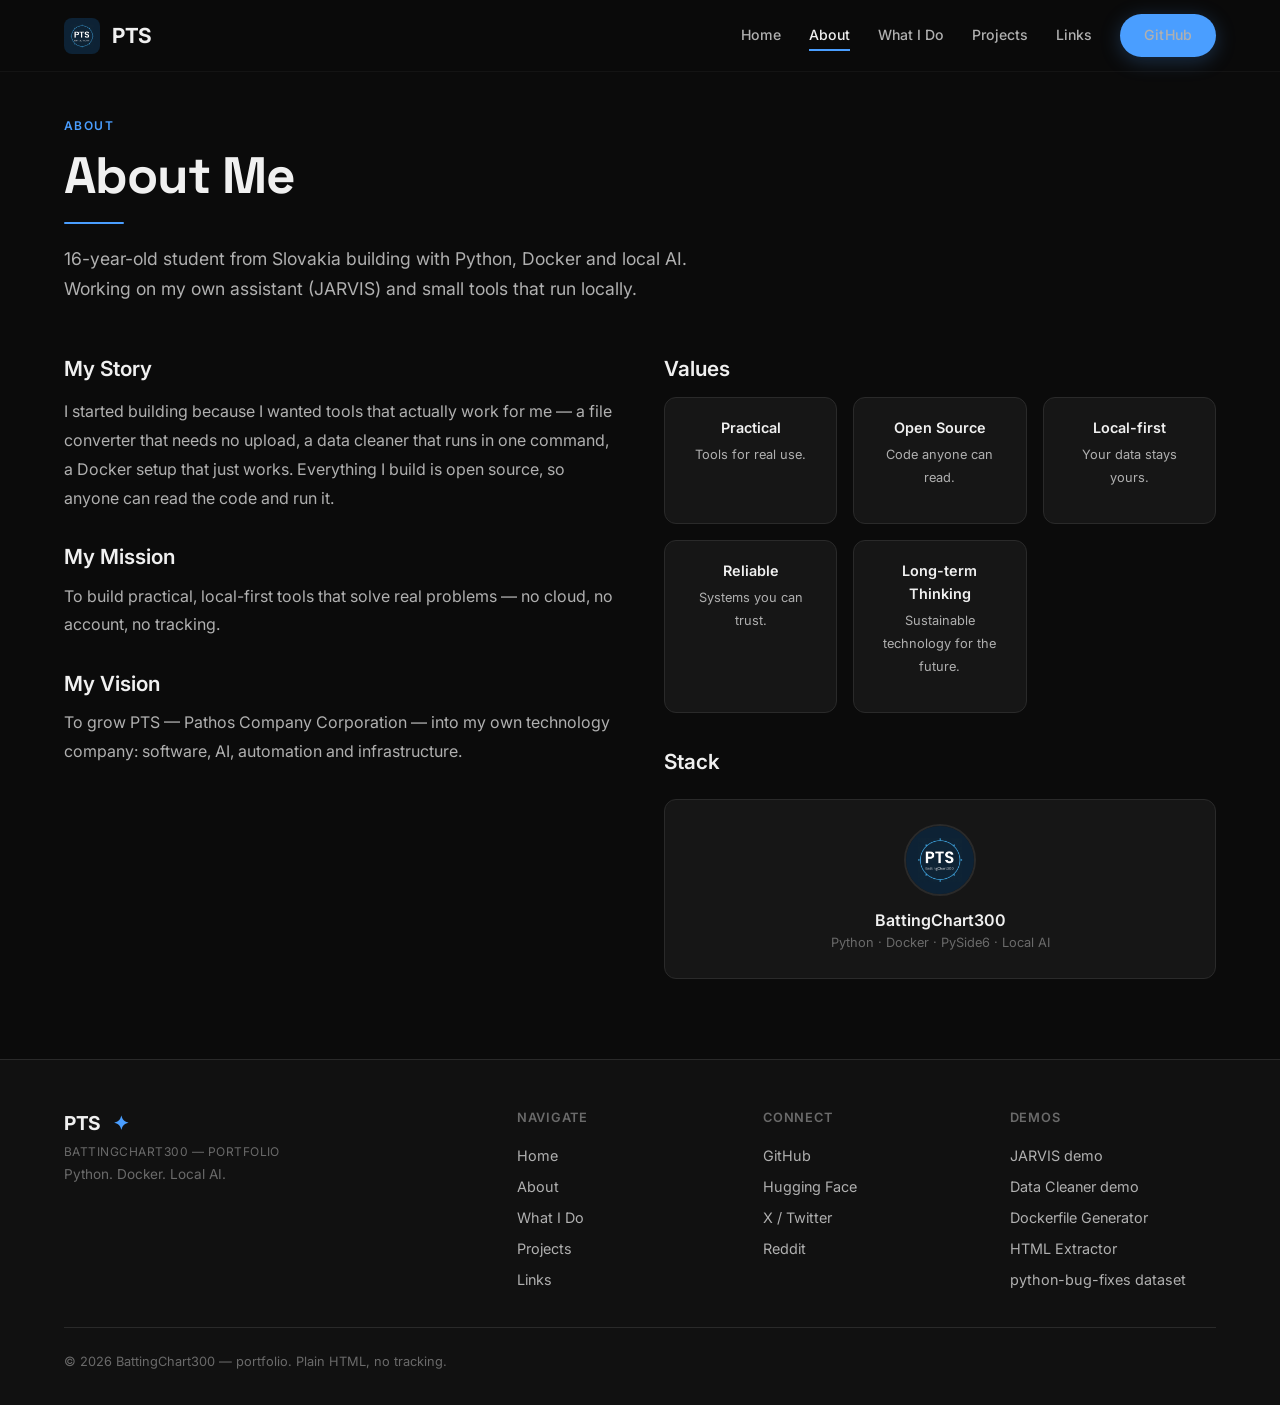
==== about.html @ 26b3bf8f "Responsive fixes: h1 word-wrap, 100svh hero, reduced-motion, noscript reveal fallback, dead CSS clea" ====
<!DOCTYPE html>
<html lang="en">
<head>
    <meta charset="UTF-8" />
    <meta name="viewport" content="width=device-width, initial-scale=1.0" />
    <title>About — BattingChart300</title>
    <meta name="description" content="About BattingChart300 — 16-year-old student from Slovakia building with Python, Docker and local AI." />
    <meta property="og:title" content="About — BattingChart300" />
    <meta property="og:description" content="About BattingChart300 — 16-year-old student from Slovakia building with Python, Docker and local AI." />
    <meta property="og:image" content="https://battingchart300.github.io/pts-profile-1000.png" />
    <meta property="og:type" content="website" />
    <meta property="og:url" content="https://battingchart300.github.io/about.html" />
    <link rel="preconnect" href="https://fonts.googleapis.com" />
    <link rel="preconnect" href="https://fonts.gstatic.com" crossorigin />
    <link href="https://fonts.googleapis.com/css2?family=Inter:opsz,wght@14..32,300;14..32,400;14..32,500;14..32,600;14..32,700;14..32,800&family=Space+Grotesk:wght@500;600;700&display=swap" rel="stylesheet" />
    <link rel="stylesheet" href="style.css" />
    <link rel="icon" type="image/png" href="pts-profile-1000.png" />
    <noscript><style>.reveal{opacity:1 !important;transform:none !important}</style></noscript>
</head>
<body>
    <!-- HEADER (About active) -->
    <header class="header" id="header">
        <div class="header-inner">
            <a href="index.html" class="logo" aria-label="PTS Home">
                <img src="pts-profile-1000.png" alt="PTS logo" class="logo-img" />
                PTS
            </a>

            <nav class="nav" id="nav" role="navigation" aria-label="Main navigation">
                <a href="index.html" data-nav>Home</a>
                <a href="about.html" class="active" data-nav>About</a>
                <a href="what-i-do.html" data-nav>What I Do</a>
                <a href="projects.html" data-nav>Projects</a>
                <a href="links.html" data-nav>Links</a>
                <a href="https://github.com/Battingchart300" target="_blank" rel="noopener noreferrer" class="btn btn-primary btn-sm nav-cta">GitHub</a>
            </nav>

            <button class="hamburger" id="hamburger" aria-label="Toggle navigation menu" aria-expanded="false">
                <span></span>
                <span></span>
                <span></span>
            </button>
        </div>
    </header>

    <!-- ═══════════ ABOUT PAGE CONTENT ═══════════ -->
    <section id="about" style="padding-top: calc(var(--header-height) + 40px);">
        <div class="container">
            <div class="section-header reveal">
                <span class="section-label">About</span>
                <h2 class="section-title">About Me</h2>
                <div class="section-divider"></div>
                <p class="section-sub">
                    16-year-old student from Slovakia building with Python, Docker and
                    local AI. Working on my own assistant (JARVIS) and small tools that
                    run locally.
                </p>
            </div>

            <div class="about-grid">
                <div class="content reveal">
                    <h3 style="font-size:1.3rem; font-weight:600; margin-bottom:12px;">My Story</h3>
                    <p>
                        I started building because I wanted tools that actually work for me —
                        a file converter that needs no upload, a data cleaner that runs in one
                        command, a Docker setup that just works. Everything I build is open
                        source, so anyone can read the code and run it.
                    </p>

                    <h3 style="font-size:1.3rem; font-weight:600; margin:28px 0 8px;">My Mission</h3>
                    <p>To build practical, local-first tools that solve real problems — no cloud, no account, no tracking.</p>

                    <h3 style="font-size:1.3rem; font-weight:600; margin:28px 0 8px;">My Vision</h3>
                    <p>To grow PTS — Pathos Company Corporation — into my own technology company: software, AI, automation and infrastructure.</p>
                </div>

                <div class="content reveal reveal-delay-1">
                    <h3 style="font-size:1.3rem; font-weight:600; margin-bottom:12px;">Values</h3>
                    <div class="about-values-grid">
                        <div class="about-value">
                            <h5>Practical</h5>
                            <p>Tools for real use.</p>
                        </div>
                        <div class="about-value">
                            <h5>Open Source</h5>
                            <p>Code anyone can read.</p>
                        </div>
                        <div class="about-value">
                            <h5>Local-first</h5>
                            <p>Your data stays yours.</p>
                        </div>
                        <div class="about-value">
                            <h5>Reliable</h5>
                            <p>Systems you can trust.</p>
                        </div>
                        <div class="about-value" style="grid-column: span 1;">
                            <h5>Long-term Thinking</h5>
                            <p>Sustainable technology for the future.</p>
                        </div>
                    </div>

                    <h3 style="font-size:1.3rem; font-weight:600; margin:32px 0 12px;">Stack</h3>
                    <div class="team-placeholder">
                        <div class="team-card">
                            <img src="pts-profile-1000.png" alt="BattingChart300" class="avatar-img" />
                            <h4>BattingChart300</h4>
                            <div class="role">Python · Docker · PySide6 · Local AI</div>
                        </div>
                    </div>
                </div>
            </div>
        </div>
    </section>

    <!-- FOOTER -->
    <footer class="footer">
        <div class="container">
            <div class="footer-grid">
                <div class="footer-brand">
                    <div class="logo">PTS <span>✦</span></div>
                    <div class="full-name">BattingChart300 — Portfolio</div>
                    <div class="tagline">Python. Docker. Local AI.</div>
                </div>
                <div class="footer-col">
                    <h5>Navigate</h5>
                    <a href="index.html">Home</a>
                    <a href="about.html">About</a>
                    <a href="what-i-do.html">What I Do</a>
                    <a href="projects.html">Projects</a>
                    <a href="links.html">Links</a>
                </div>
                <div class="footer-col">
                    <h5>Connect</h5>
                    <a href="https://github.com/Battingchart300" target="_blank" rel="noopener noreferrer">GitHub</a>
                    <a href="https://huggingface.co/Battingchart300" target="_blank" rel="noopener noreferrer">Hugging Face</a>
                    <a href="https://x.com/BattingChart300" target="_blank" rel="noopener noreferrer">X / Twitter</a>
                    <a href="https://www.reddit.com/user/BattingChart300/" target="_blank" rel="noopener noreferrer">Reddit</a>
                </div>
                <div class="footer-col">
                    <h5>Demos</h5>
                    <a href="https://huggingface.co/spaces/Battingchart300/jarvis-PTS-comporatione-demo" target="_blank" rel="noopener noreferrer">JARVIS demo</a>
                    <a href="https://huggingface.co/spaces/Battingchart300/python-data-cleaner" target="_blank" rel="noopener noreferrer">Data Cleaner demo</a>
                    <a href="https://huggingface.co/spaces/Battingchart300/dockerfile-generator" target="_blank" rel="noopener noreferrer">Dockerfile Generator</a>
                    <a href="https://huggingface.co/spaces/Battingchart300/html-extractor" target="_blank" rel="noopener noreferrer">HTML Extractor</a>
                    <a href="https://huggingface.co/datasets/Battingchart300/python-bug-fixes" target="_blank" rel="noopener noreferrer">python-bug-fixes dataset</a>
                </div>
            </div>
            <div class="footer-bottom">
                <span>&copy; 2026 BattingChart300 — portfolio. Plain HTML, no tracking.</span>
            </div>
        </div>
    </footer>

    <script src="script.js"></script>
</body>
</html>
---- style.css ----
/* ───────────── RESET & BASE ───────────── */
*,
*::before,
*::after {
    margin: 0;
    padding: 0;
    box-sizing: border-box;
}

:root {
    --bg-primary: #0b0b0b;
    --bg-secondary: #111111;
    --bg-card: #161616;
    --bg-card-hover: #1c1c1c;
    --bg-elevated: #1e1e1e;
    --border-subtle: #2a2a2a;
    --text-primary: #f0f0f0;
    --text-secondary: #b0b0b0;
    --text-muted: #6a6a6a;
    --accent: #4a9eff;
    --accent-dim: #1a3a6a;
    --accent-demo: #2AB8A6;
    --accent-glow: rgba(74, 158, 255, 0.08);
    --radius: 12px;
    --radius-lg: 20px;
    --transition: 0.35s cubic-bezier(0.25, 0.46, 0.45, 0.94);
    --font: 'Inter', -apple-system, BlinkMacSystemFont, 'Segoe UI', sans-serif;
    --font-display: 'Space Grotesk', 'Inter', -apple-system, BlinkMacSystemFont, 'Segoe UI', sans-serif;
    --font-mono: 'JetBrains Mono', ui-monospace, 'SF Mono', Menlo, Consolas, monospace;
    --max-width: 1200px;
    --header-height: 72px;
}

html {
    scroll-behavior: smooth;
    -webkit-font-smoothing: antialiased;
    -moz-osx-font-smoothing: grayscale;
}

body {
    font-family: var(--font);
    background-color: var(--bg-primary);
    color: var(--text-primary);
    line-height: 1.6;
    overflow-x: hidden;
}

a {
    color: var(--text-primary);
    text-decoration: none;
    transition: color var(--transition);
}

a:hover {
    color: var(--accent);
}

img {
    max-width: 100%;
    display: block;
}

h1,
h2 {
    font-family: var(--font-display);
}

.container {
    max-width: var(--max-width);
    margin: 0 auto;
    padding: 0 24px;
}

/* ───────────── SCROLLBAR ───────────── */
::-webkit-scrollbar {
    width: 6px;
    height: 6px;
}
::-webkit-scrollbar-track {
    background: var(--bg-primary);
}
::-webkit-scrollbar-thumb {
    background: var(--border-subtle);
    border-radius: 10px;
}
::-webkit-scrollbar-thumb:hover {
    background: var(--accent);
}

/* ───────────── UTILITY ───────────── */
.section-label {
    font-size: 0.75rem;
    font-weight: 600;
    letter-spacing: 0.12em;
    text-transform: uppercase;
    color: var(--accent);
    margin-bottom: 12px;
    display: inline-block;
}

.section-title {
    font-size: clamp(2rem, 4vw, 3.2rem);
    font-weight: 700;
    line-height: 1.15;
    letter-spacing: -0.02em;
    margin-bottom: 16px;
}

.section-sub {
    font-size: 1.1rem;
    color: var(--text-secondary);
    max-width: 640px;
    line-height: 1.7;
}

.text-center {
    text-align: center;
}
.mx-auto {
    margin-left: auto;
    margin-right: auto;
}

/* ───────────── BUTTONS ───────────── */
.btn {
    display: inline-flex;
    align-items: center;
    justify-content: center;
    padding: 14px 32px;
    border-radius: 50px;
    font-family: var(--font);
    font-size: 0.95rem;
    font-weight: 600;
    border: none;
    cursor: pointer;
    transition: all var(--transition);
    text-decoration: none;
    gap: 8px;
    letter-spacing: 0.01em;
}

.btn-primary {
    background: var(--accent);
    color: #fff;
    box-shadow: 0 4px 20px rgba(74, 158, 255, 0.25);
}
.btn-primary:hover {
    background: #3a8aee;
    transform: translateY(-2px);
    box-shadow: 0 8px 30px rgba(74, 158, 255, 0.35);
    color: #fff;
}

.btn-secondary {
    background: transparent;
    color: var(--text-primary);
    border: 1.5px solid var(--border-subtle);
}
.btn-secondary:hover {
    background: rgba(255, 255, 255, 0.04);
    border-color: var(--text-secondary);
    transform: translateY(-2px);
    color: var(--text-primary);
}

.btn-demo {
    background: transparent;
    color: var(--accent-demo);
    border: 1.5px solid var(--accent-demo);
}
.btn-demo:hover {
    background: var(--accent-demo);
    color: #fff;
    transform: translateY(-2px);
}
.btn-outline-accent {
    background: transparent;
    color: var(--accent);
    border: 1.5px solid var(--accent);
}
.btn-outline-accent:hover {
    background: var(--accent);
    color: #fff;
    transform: translateY(-2px);
}

.btn-sm {
    padding: 10px 24px;
    font-size: 0.85rem;
}

/* ───────────── HEADER / NAV ───────────── */
.header {
    position: fixed;
    top: 0;
    left: 0;
    width: 100%;
    height: var(--header-height);
    z-index: 1000;
    background: rgba(11, 11, 11, 0.85);
    backdrop-filter: blur(16px) saturate(1.2);
    border-bottom: 1px solid rgba(255, 255, 255, 0.04);
    transition: background var(--transition), border-color var(--transition);
}

.header-inner {
    display: flex;
    align-items: center;
    justify-content: space-between;
    height: 100%;
    max-width: var(--max-width);
    margin: 0 auto;
    padding: 0 24px;
}

.logo {
    display: flex;
    align-items: center;
    gap: 12px;
    font-weight: 700;
    font-size: 1.3rem;
    letter-spacing: -0.02em;
}
.logo span {
    color: var(--accent);
}
.logo-sub {
    font-size: 0.65rem;
    font-weight: 400;
    color: var(--text-muted);
    letter-spacing: 0.06em;
    text-transform: uppercase;
    display: none;
}
@media (min-width: 600px) {
    .logo-sub {
        display: inline;
    }
}

.nav {
    display: flex;
    align-items: center;
    gap: 28px;
}
.nav a {
    font-size: 0.88rem;
    font-weight: 500;
    color: var(--text-secondary);
    transition: color var(--transition);
    position: relative;
}
.nav a::after {
    content: '';
    position: absolute;
    bottom: -4px;
    left: 0;
    width: 0;
    height: 2px;
    background: var(--accent);
    transition: width var(--transition);
}
.nav a:hover {
    color: var(--text-primary);
}
.nav a:hover::after {
    width: 100%;
}
.nav a.active {
    color: var(--text-primary);
}
.nav a.active::after {
    width: 100%;
}

.nav-cta {
    display: none;
}
@media (min-width: 768px) {
    .nav-cta {
        display: inline-flex;
    }
}

.hamburger {
    display: none;
    flex-direction: column;
    gap: 5px;
    background: none;
    border: none;
    cursor: pointer;
    padding: 4px;
}
.hamburger span {
    width: 26px;
    height: 2px;
    background: var(--text-primary);
    border-radius: 4px;
    transition: all var(--transition);
    transform-origin: center;
}
.hamburger.open span:nth-child(1) {
    transform: rotate(45deg) translate(5px, 5px);
}
.hamburger.open span:nth-child(2) {
    opacity: 0;
}
.hamburger.open span:nth-child(3) {
    transform: rotate(-45deg) translate(5px, -5px);
}

@media (max-width: 767px) {
    .hamburger {
        display: flex;
    }
    .nav {
        position: fixed;
        top: var(--header-height);
        left: 0;
        width: 100%;
        flex-direction: column;
        align-items: center;
        gap: 20px;
        padding: 32px 24px 40px;
        background: rgba(11, 11, 11, 0.97);
        backdrop-filter: blur(20px);
        border-bottom: 1px solid var(--border-subtle);
        transform: translateY(-120%);
        transition: transform 0.4s cubic-bezier(0.25, 0.46, 0.45, 0.94);
        pointer-events: none;
    }
    .nav.open {
        transform: translateY(0);
        pointer-events: all;
    }
    .nav a {
        font-size: 1.1rem;
    }
    .nav-cta {
        display: inline-flex;
        margin-top: 8px;
    }
}

/* ───────────── HERO ───────────── */
.hero {
    padding: calc(var(--header-height) + 60px) 0 80px;
    min-height: 100vh;
    min-height: 100svh;
    display: flex;
    align-items: center;
    position: relative;
    overflow: hidden;
}

.hero-grid {
    display: grid;
    grid-template-columns: 1fr 1fr;
    gap: 60px;
    align-items: center;
}

.hero-content h1 {
    font-size: clamp(2.8rem, 7vw, 5rem);
    font-weight: 800;
    line-height: 1.05;
    letter-spacing: -0.03em;
    margin-bottom: 20px;
    overflow-wrap: break-word;
}
.hero-content h1 .highlight {
    color: var(--accent);
    font-family: var(--font-mono);
    letter-spacing: -0.01em;
}
.hero-content p {
    font-size: 1.15rem;
    color: var(--text-secondary);
    max-width: 480px;
    line-height: 1.8;
    margin-bottom: 36px;
}
.hero-buttons {
    display: flex;
    flex-wrap: wrap;
    gap: 16px;
}

.hero-visual {
    display: flex;
    align-items: center;
    justify-content: center;
    position: relative;
}

@media (max-width: 900px) {
    .hero-grid {
        grid-template-columns: 1fr;
        gap: 40px;
    }
    .hero-content {
        text-align: center;
    }
    .hero-content p {
        margin-left: auto;
        margin-right: auto;
    }
    .hero-buttons {
        justify-content: center;
    }
    .hero-visual {
        order: -1;
    }
}

@media (max-width: 480px) {
    .hero {
        padding-top: calc(var(--header-height) + 40px);
        min-height: auto;
    }
    .hero-buttons .btn {
        width: 100%;
        justify-content: center;
    }
}

/* ───────────── SECTIONS COMMON ───────────── */
section {
    padding: 80px 0;
}

.section-header {
    margin-bottom: 48px;
}
.section-header .section-title {
    margin-bottom: 12px;
}

.section-divider {
    width: 60px;
    height: 2px;
    background: var(--accent);
    margin: 16px 0 20px;
    border-radius: 4px;
}
.text-center .section-divider {
    margin: 16px auto 20px;
}

/* ───────────── WHAT WE DO ───────────── */
.services-grid {
    display: grid;
    grid-template-columns: repeat(auto-fit, minmax(240px, 1fr));
    gap: 24px;
}

.service-card {
    background: var(--bg-card);
    border-radius: var(--radius);
    padding: 32px 28px;
    border: 1px solid var(--border-subtle);
    transition: all var(--transition);
    cursor: default;
    position: relative;
    overflow: hidden;
}
.service-card::before {
    content: '';
    position: absolute;
    top: 0;
    left: 0;
    width: 100%;
    height: 2px;
    background: var(--accent);
    opacity: 0;
    transition: opacity var(--transition);
}
.service-card:hover {
    background: var(--bg-card-hover);
    border-color: var(--accent);
    transform: translateY(-4px);
}
.service-card:hover::before {
    opacity: 1;
}

.service-card .icon {
    font-size: 1.8rem;
    margin-bottom: 16px;
    display: block;
}
.service-card h3 {
    font-size: 1.1rem;
    font-weight: 600;
    margin-bottom: 8px;
}
.service-card p {
    font-size: 0.9rem;
    color: var(--text-secondary);
    line-height: 1.6;
    margin-bottom: 16px;
}
.service-card .learn-link {
    font-size: 0.85rem;
    font-weight: 500;
    color: var(--accent);
    display: inline-flex;
    align-items: center;
    gap: 6px;
    transition: gap var(--transition);
}
.service-card .learn-link:hover {
    gap: 12px;
    color: #6ab0ff;
}

/* ───────────── FEATURED PROJECTS ───────────── */
.projects-grid {
    display: grid;
    grid-template-columns: repeat(auto-fit, minmax(280px, 1fr));
    gap: 28px;
}

.project-card {
    background: var(--bg-card);
    border-radius: var(--radius);
    padding: 32px 28px;
    border: 1px solid var(--border-subtle);
    transition: all var(--transition);
    cursor: default;
}
.project-card:hover {
    background: var(--bg-card-hover);
    border-color: rgba(74, 158, 255, 0.2);
    transform: translateY(-4px);
}

.project-card .badge {
    display: inline-block;
    font-size: 0.7rem;
    font-weight: 600;
    letter-spacing: 0.06em;
    text-transform: uppercase;
    padding: 4px 14px;
    border-radius: 50px;
    background: rgba(74, 158, 255, 0.12);
    color: var(--accent);
    margin-bottom: 14px;
}
.project-card .badge.dev {
    background: rgba(255, 193, 7, 0.12);
    color: #f5c542;
}
.project-card .badge.demo {
    background: rgba(42, 184, 166, 0.12);
    color: var(--accent-demo);
}
.project-card h3 {
    font-size: 1.3rem;
    font-weight: 700;
    margin-bottom: 6px;
}
.project-card .project-category {
    font-size: 0.8rem;
    color: var(--text-muted);
    margin-bottom: 10px;
}
.project-card p {
    font-size: 0.9rem;
    color: var(--text-secondary);
    line-height: 1.6;
    margin-bottom: 18px;
}
.project-card .btn {
    padding: 8px 20px;
    font-size: 0.8rem;
}

/* ───────────── WHY PTS ───────────── */
.values-grid {
    display: grid;
    grid-template-columns: repeat(auto-fit, minmax(200px, 1fr));
    gap: 24px;
}

.value-item {
    background: var(--bg-card);
    border-radius: var(--radius);
    padding: 28px 24px;
    border: 1px solid var(--border-subtle);
    transition: all var(--transition);
}
.value-item:hover {
    border-color: rgba(74, 158, 255, 0.15);
    background: var(--bg-card-hover);
}
.value-item .num {
    font-size: 2rem;
    font-weight: 700;
    color: var(--accent);
    opacity: 0.3;
    margin-bottom: 8px;
    display: block;
}
.value-item h4 {
    font-size: 1.05rem;
    font-weight: 600;
    margin-bottom: 4px;
}
.value-item p {
    font-size: 0.9rem;
    color: var(--text-secondary);
    line-height: 1.5;
}

/* ───────────── CTA ───────────── */
.cta-section {
    background: var(--bg-secondary);
    border-top: 1px solid var(--border-subtle);
    border-bottom: 1px solid var(--border-subtle);
}
.cta-inner {
    display: flex;
    flex-direction: column;
    align-items: center;
    text-align: center;
    padding: 20px 0;
}
.cta-inner h2 {
    font-size: clamp(2rem, 4vw, 3rem);
    font-weight: 700;
    letter-spacing: -0.02em;
    margin-bottom: 12px;
}
.cta-inner p {
    font-size: 1.1rem;
    color: var(--text-secondary);
    max-width: 500px;
    margin-bottom: 32px;
}

/* ───────────── ABOUT PAGE ───────────── */
.about-grid {
    display: grid;
    grid-template-columns: 1fr 1fr;
    gap: 48px;
    margin-top: 16px;
}
.about-grid .content p {
    color: var(--text-secondary);
    line-height: 1.8;
    margin-bottom: 16px;
}

.about-values-grid {
    display: grid;
    grid-template-columns: repeat(auto-fit, minmax(140px, 1fr));
    gap: 16px;
    margin-top: 12px;
}
.about-value {
    background: var(--bg-card);
    border-radius: var(--radius);
    padding: 18px 20px;
    border: 1px solid var(--border-subtle);
    text-align: center;
}
.about-value h5 {
    font-size: 0.9rem;
    font-weight: 600;
}
.about-value p {
    font-size: 0.8rem;
    color: var(--text-secondary);
    margin-top: 4px;
}

.team-placeholder {
    display: grid;
    grid-template-columns: repeat(auto-fit, minmax(200px, 1fr));
    gap: 24px;
    margin-top: 20px;
}
.team-card {
    background: var(--bg-card);
    border-radius: var(--radius);
    padding: 24px;
    border: 1px solid var(--border-subtle);
    text-align: center;
}
.team-card .avatar {
    width: 72px;
    height: 72px;
    border-radius: 50%;
    background: var(--bg-elevated);
    border: 2px solid var(--border-subtle);
    margin: 0 auto 12px;
    display: flex;
    align-items: center;
    justify-content: center;
    font-size: 1.8rem;
    font-weight: 300;
    color: var(--text-muted);
}
.team-card h4 {
    font-size: 1rem;
    font-weight: 600;
}
.team-card .role {
    font-size: 0.8rem;
    color: var(--text-muted);
}

@media (max-width: 768px) {
    .about-grid {
        grid-template-columns: 1fr;
        gap: 32px;
    }
}

/* ───────────── SERVICES PAGE ───────────── */
.service-detail-grid {
    display: grid;
    grid-template-columns: 1fr 1fr;
    gap: 28px;
}
.service-detail-card {
    background: var(--bg-card);
    border-radius: var(--radius);
    padding: 32px 28px;
    border: 1px solid var(--border-subtle);
    transition: all var(--transition);
}
.service-detail-card:hover {
    border-color: rgba(74, 158, 255, 0.15);
    background: var(--bg-card-hover);
}
.service-detail-card .icon {
    font-size: 1.6rem;
    margin-bottom: 12px;
    display: block;
}
.service-detail-card h3 {
    font-size: 1.1rem;
    font-weight: 600;
    margin-bottom: 6px;
}
.service-detail-card p {
    font-size: 0.9rem;
    color: var(--text-secondary);
    line-height: 1.6;
    margin-bottom: 12px;
}
.service-detail-card ul {
    list-style: none;
    padding: 0;
    margin-bottom: 18px;
}
.service-detail-card ul li {
    font-size: 0.85rem;
    color: var(--text-secondary);
    padding: 2px 0;
    padding-left: 20px;
    position: relative;
}
.service-detail-card ul li::before {
    content: '▹';
    position: absolute;
    left: 0;
    color: var(--accent);
    font-size: 0.8rem;
}

@media (max-width: 768px) {
    .service-detail-grid {
        grid-template-columns: 1fr;
    }
}

/* ───────────── PROJECTS PAGE ───────────── */
.projects-page-grid {
    display: grid;
    grid-template-columns: repeat(auto-fit, minmax(280px, 1fr));
    gap: 28px;
}

/* ───────────── CONTACT ───────────── */
.contact-section {
    padding: 60px 0 80px;
}
.contact-box {
    max-width: 580px;
    margin: 0 auto;
    background: var(--bg-card);
    border-radius: var(--radius-lg);
    padding: 48px 40px;
    border: 1px solid var(--border-subtle);
    text-align: center;
}
.contact-box .icon-big {
    font-size: 2.8rem;
    margin-bottom: 16px;
    display: block;
}
.contact-box h2 {
    font-size: 1.8rem;
    font-weight: 700;
    margin-bottom: 8px;
}
.contact-box p {
    color: var(--text-secondary);
    margin-bottom: 24px;
    font-size: 1rem;
}
.contact-box .email-display {
    font-size: 1.1rem;
    font-weight: 500;
    color: var(--text-primary);
    padding: 12px 20px;
    background: var(--bg-elevated);
    border-radius: var(--radius);
    border: 1px solid var(--border-subtle);
    display: inline-block;
    margin-bottom: 24px;
    word-break: break-all;
}
.contact-box .btn {
    min-width: 200px;
}

@media (max-width: 480px) {
    .contact-box {
        padding: 32px 20px;
    }
    .contact-box .email-display {
        font-size: 0.9rem;
        padding: 10px 16px;
    }
}

/* ───────────── FOOTER ───────────── */
.footer {
    background: var(--bg-secondary);
    border-top: 1px solid var(--border-subtle);
    padding: 48px 0 32px;
}
.footer-grid {
    display: grid;
    grid-template-columns: 2fr 1fr 1fr 1fr;
    gap: 40px;
    margin-bottom: 32px;
}
.footer-brand .logo {
    font-size: 1.2rem;
    margin-bottom: 4px;
}
.footer-brand .tagline {
    font-size: 0.85rem;
    color: var(--text-muted);
    margin-top: 2px;
}
.footer-brand .full-name {
    font-size: 0.75rem;
    color: var(--text-muted);
    letter-spacing: 0.04em;
    text-transform: uppercase;
    margin-top: 4px;
}
.footer-col h5 {
    font-size: 0.8rem;
    font-weight: 600;
    text-transform: uppercase;
    letter-spacing: 0.06em;
    color: var(--text-muted);
    margin-bottom: 12px;
}
.footer-col a {
    display: block;
    font-size: 0.9rem;
    color: var(--text-secondary);
    padding: 4px 0;
    transition: color var(--transition);
}
.footer-col a:hover {
    color: var(--text-primary);
}
.footer-col .email-link {
    color: var(--accent);
}
.footer-col .email-link:hover {
    color: #6ab0ff;
}

.footer-bottom {
    border-top: 1px solid var(--border-subtle);
    padding-top: 24px;
    display: flex;
    justify-content: space-between;
    align-items: center;
    flex-wrap: wrap;
    gap: 12px;
    font-size: 0.8rem;
    color: var(--text-muted);
}
.footer-bottom .legal-links {
    display: flex;
    gap: 20px;
}
.footer-bottom .legal-links a {
    color: var(--text-muted);
    font-size: 0.75rem;
    transition: color var(--transition);
}
.footer-bottom .legal-links a:hover {
    color: var(--text-secondary);
}

@media (max-width: 768px) {
    .footer-grid {
        grid-template-columns: 1fr 1fr;
        gap: 28px;
    }
    .footer-brand {
        grid-column: 1 / -1;
    }
}
@media (max-width: 480px) {
    .footer-grid {
        grid-template-columns: 1fr;
    }
    .footer-bottom {
        flex-direction: column;
        text-align: center;
    }
    .footer-bottom .legal-links {
        flex-wrap: wrap;
        justify-content: center;
    }
}

/* ───────────── SCROLL REVEAL ───────────── */
.reveal {
    opacity: 0;
    transform: translateY(30px);
    transition: opacity 0.7s ease, transform 0.7s ease;
}
.reveal.visible {
    opacity: 1;
    transform: translateY(0);
}
.reveal-delay-1 {
    transition-delay: 0.08s;
}
.reveal-delay-2 {
    transition-delay: 0.16s;
}
.reveal-delay-3 {
    transition-delay: 0.24s;
}
.reveal-delay-4 {
    transition-delay: 0.32s;
}

/* ───────────── MISC ───────────── */
.bg-elevated {
    background: var(--bg-secondary);
}

.inline-icon {
    display: inline-block;
    margin-right: 6px;
}

/* ───────────── RESPONSIVE FINE-TUNE ───────────── */
@media (max-width: 600px) {
    section {
        padding: 56px 0;
    }
    .section-header {
        margin-bottom: 32px;
    }
    .projects-grid,
    .services-grid,
    .values-grid {
        grid-template-columns: 1fr;
    }
    .projects-page-grid {
        grid-template-columns: 1fr;
    }
    .service-detail-grid {
        grid-template-columns: 1fr;
    }
    .about-values-grid {
        grid-template-columns: 1fr 1fr;
    }
    .team-placeholder {
        grid-template-columns: 1fr;
    }
}
/* ─── PTS profile logo ─── */
.logo-img {
    width: 36px;
    height: 36px;
    border-radius: 8px;
    flex-shrink: 0;
}
.hero-logo {
    width: 56px;
    height: 56px;
    border-radius: 50%;
}
.team-card .avatar-img {
    width: 72px;
    height: 72px;
    border-radius: 50%;
    object-fit: cover;
    margin: 0 auto 12px;
    display: block;
    border: 2px solid var(--border-subtle);
}
/* ───────────── REDUCED MOTION ───────────── */
@media (prefers-reduced-motion: reduce) {
    .reveal {
        opacity: 1;
        transform: none;
        transition: none;
    }
    * {
        animation: none !important;
        transition-duration: 0.01ms !important;
    }
}

/* ───────────── GITHUB STATS ───────────── */
.stats-section {
    padding: 40px 0;
    border-top: 1px solid var(--border-subtle);
}
.stats-strip {
    width: 100%;
    display: flex;
    align-items: center;
    justify-content: space-between;
    flex-wrap: wrap;
    gap: 16px 32px;
    background: var(--bg-card);
    border: 1px solid var(--border-subtle);
    border-radius: var(--radius);
    padding: 24px 32px;
    cursor: pointer;
    font-family: var(--font);
    color: var(--text-primary);
    transition: border-color var(--transition), background var(--transition);
}
.stats-strip:hover {
    border-color: rgba(74, 158, 255, 0.35);
    background: var(--bg-card-hover);
}
.stats-strip .stat {
    display: flex;
    flex-direction: column;
    align-items: flex-start;
    gap: 2px;
}
.stat-num {
    font-size: 1.9rem;
    font-weight: 800;
    line-height: 1.1;
    letter-spacing: -0.02em;
}
.stat-label {
    font-size: 0.8rem;
    color: var(--text-muted);
    text-transform: uppercase;
    letter-spacing: 0.08em;
}
.stats-expand {
    font-size: 0.9rem;
    font-weight: 600;
    color: var(--accent);
    white-space: nowrap;
}
.stats-table-wrap {
    margin-top: 16px;
    background: var(--bg-card);
    border: 1px solid var(--border-subtle);
    border-radius: var(--radius);
    overflow-x: auto;
}
.stats-table {
    width: 100%;
    border-collapse: collapse;
    font-size: 0.92rem;
}
.stats-table th,
.stats-table td {
    padding: 12px 20px;
    text-align: left;
    border-bottom: 1px solid var(--border-subtle);
    white-space: nowrap;
}
.stats-table th {
    font-size: 0.75rem;
    text-transform: uppercase;
    letter-spacing: 0.08em;
    color: var(--text-muted);
}
.stats-table tbody tr:last-child td {
    border-bottom: none;
}
.stats-table tbody tr {
    transition: background var(--transition);
}
.stats-table tbody tr:hover {
    background: var(--bg-card-hover);
}
.stats-table td a {
    font-weight: 600;
}
.stats-note {
    padding: 14px 20px;
    font-size: 0.82rem;
    color: var(--text-muted);
    border-top: 1px solid var(--border-subtle);
}
.stats-note a {
    color: var(--accent);
}
@media (max-width: 600px) {
    .stats-strip {
        padding: 20px;
    }
    .stat-num {
        font-size: 1.5rem;
    }
}

/* ───────────── TECH TAGS ───────────── */
.tech-tags {
    display: flex;
    flex-wrap: wrap;
    gap: 8px;
    margin-bottom: 18px;
}
.tech-tag {
    font-size: 0.72rem;
    font-weight: 600;
    letter-spacing: 0.04em;
    padding: 4px 12px;
    border-radius: 50px;
    background: rgba(74, 158, 255, 0.1);
    color: var(--accent);
    border: 1px solid rgba(74, 158, 255, 0.2);
}
.project-for {
    font-size: 0.92rem;
    color: var(--text-muted);
    margin-bottom: 12px;
}
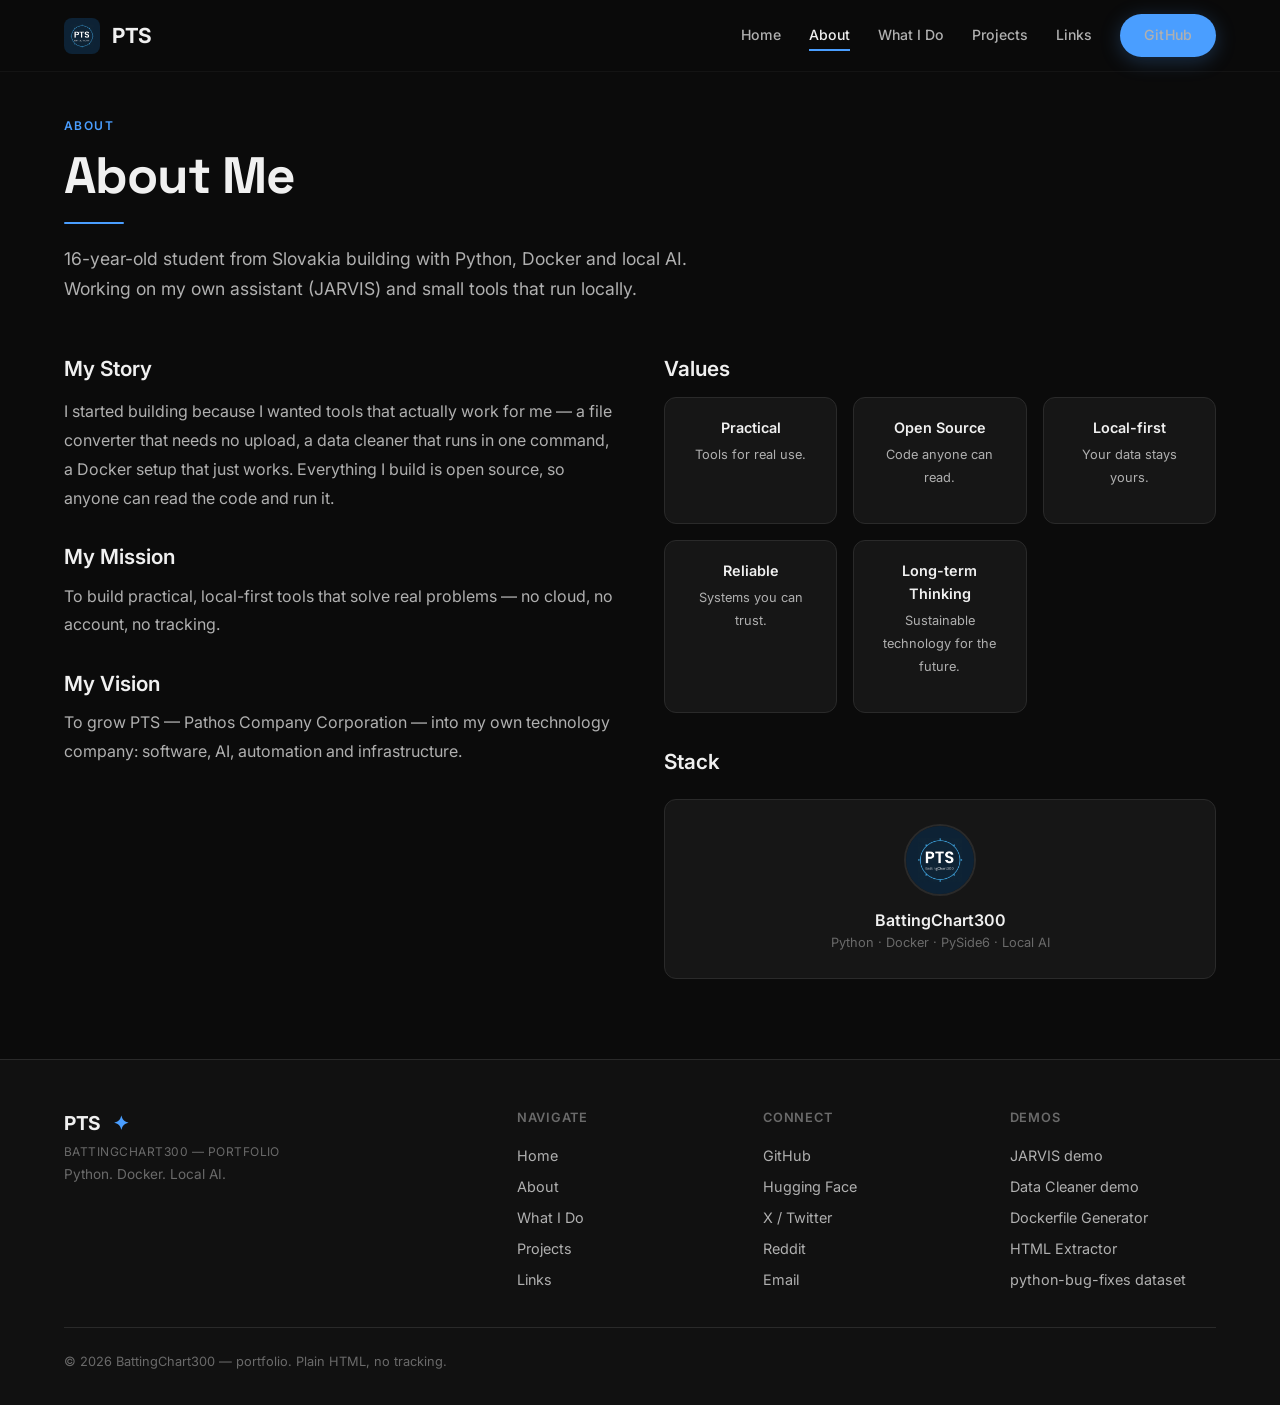
==== commit 806e338d: "Add contact email to Links page and footer" ====
--- a/about.html
+++ b/about.html
@@ -135,6 +135,7 @@
                     <a href="https://huggingface.co/Battingchart300" target="_blank" rel="noopener noreferrer">Hugging Face</a>
                     <a href="https://x.com/BattingChart300" target="_blank" rel="noopener noreferrer">X / Twitter</a>
                     <a href="https://www.reddit.com/user/BattingChart300/" target="_blank" rel="noopener noreferrer">Reddit</a>
+                    <a href="mailto:BattingChart300-portfolio@hotmail.com">Email</a>
                 </div>
                 <div class="footer-col">
                     <h5>Demos</h5>
--- a/style.css
+++ b/style.css
@@ -366,7 +366,7 @@
     line-height: 1.05;
     letter-spacing: -0.03em;
     margin-bottom: 20px;
-    overflow-wrap: break-word;
+    overflow-wrap: anywhere;
 }
 .hero-content h1 .highlight {
     color: var(--accent);
@@ -395,7 +395,7 @@
 
 @media (max-width: 900px) {
     .hero-grid {
-        grid-template-columns: 1fr;
+        grid-template-columns: minmax(0, 1fr);
         gap: 40px;
     }
     .hero-content {
@@ -417,6 +417,9 @@
     .hero {
         padding-top: calc(var(--header-height) + 40px);
         min-height: auto;
+    }
+    .hero-content h1 {
+        font-size: clamp(1.9rem, 9vw, 2.8rem);
     }
     .hero-buttons .btn {
         width: 100%;
@@ -1152,6 +1155,21 @@
     color: var(--accent);
     border: 1px solid rgba(74, 158, 255, 0.2);
 }
+/* Skills strip (Home) */
+#skills {
+    padding: 28px 0 8px;
+}
+.skills-strip {
+    text-align: center;
+}
+.skills-strip .section-label {
+    display: block;
+    margin-bottom: 16px;
+}
+.skills-tags {
+    justify-content: center;
+    margin-bottom: 0;
+}
 .project-for {
     font-size: 0.92rem;
     color: var(--text-muted);
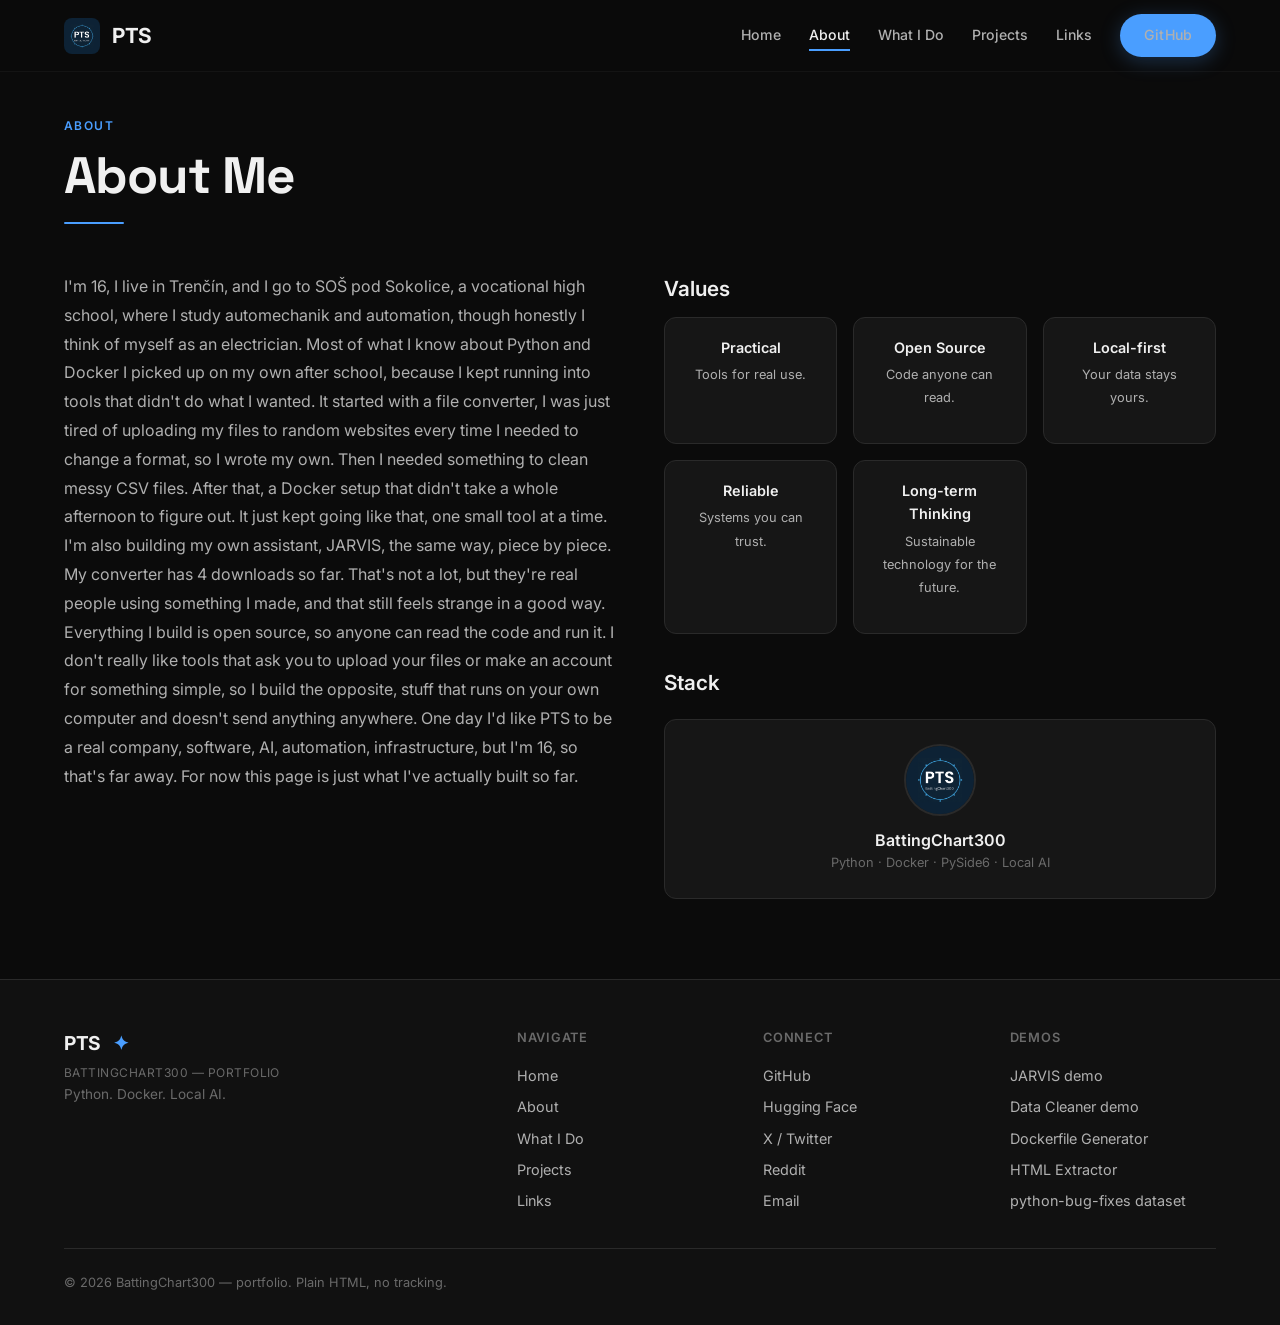
==== commit 1d94334d: "About page: single human flowing text (round 1)" ====
--- a/about.html
+++ b/about.html
@@ -50,28 +50,13 @@
                 <span class="section-label">About</span>
                 <h2 class="section-title">About Me</h2>
                 <div class="section-divider"></div>
-                <p class="section-sub">
-                    16-year-old student from Slovakia building with Python, Docker and
-                    local AI. Working on my own assistant (JARVIS) and small tools that
-                    run locally.
-                </p>
             </div>
 
             <div class="about-grid">
                 <div class="content reveal">
-                    <h3 style="font-size:1.3rem; font-weight:600; margin-bottom:12px;">My Story</h3>
                     <p>
-                        I started building because I wanted tools that actually work for me —
-                        a file converter that needs no upload, a data cleaner that runs in one
-                        command, a Docker setup that just works. Everything I build is open
-                        source, so anyone can read the code and run it.
+                        I'm 16, I live in Trenčín, and I go to SOŠ pod Sokolice, a vocational high school, where I study automechanik and automation, though honestly I think of myself as an electrician. Most of what I know about Python and Docker I picked up on my own after school, because I kept running into tools that didn't do what I wanted. It started with a file converter, I was just tired of uploading my files to random websites every time I needed to change a format, so I wrote my own. Then I needed something to clean messy CSV files. After that, a Docker setup that didn't take a whole afternoon to figure out. It just kept going like that, one small tool at a time. I'm also building my own assistant, JARVIS, the same way, piece by piece. My converter has 4 downloads so far. That's not a lot, but they're real people using something I made, and that still feels strange in a good way. Everything I build is open source, so anyone can read the code and run it. I don't really like tools that ask you to upload your files or make an account for something simple, so I build the opposite, stuff that runs on your own computer and doesn't send anything anywhere. One day I'd like PTS to be a real company, software, AI, automation, infrastructure, but I'm 16, so that's far away. For now this page is just what I've actually built so far.
                     </p>
-
-                    <h3 style="font-size:1.3rem; font-weight:600; margin:28px 0 8px;">My Mission</h3>
-                    <p>To build practical, local-first tools that solve real problems — no cloud, no account, no tracking.</p>
-
-                    <h3 style="font-size:1.3rem; font-weight:600; margin:28px 0 8px;">My Vision</h3>
-                    <p>To grow PTS — Pathos Company Corporation — into my own technology company: software, AI, automation and infrastructure.</p>
                 </div>
 
                 <div class="content reveal reveal-delay-1">
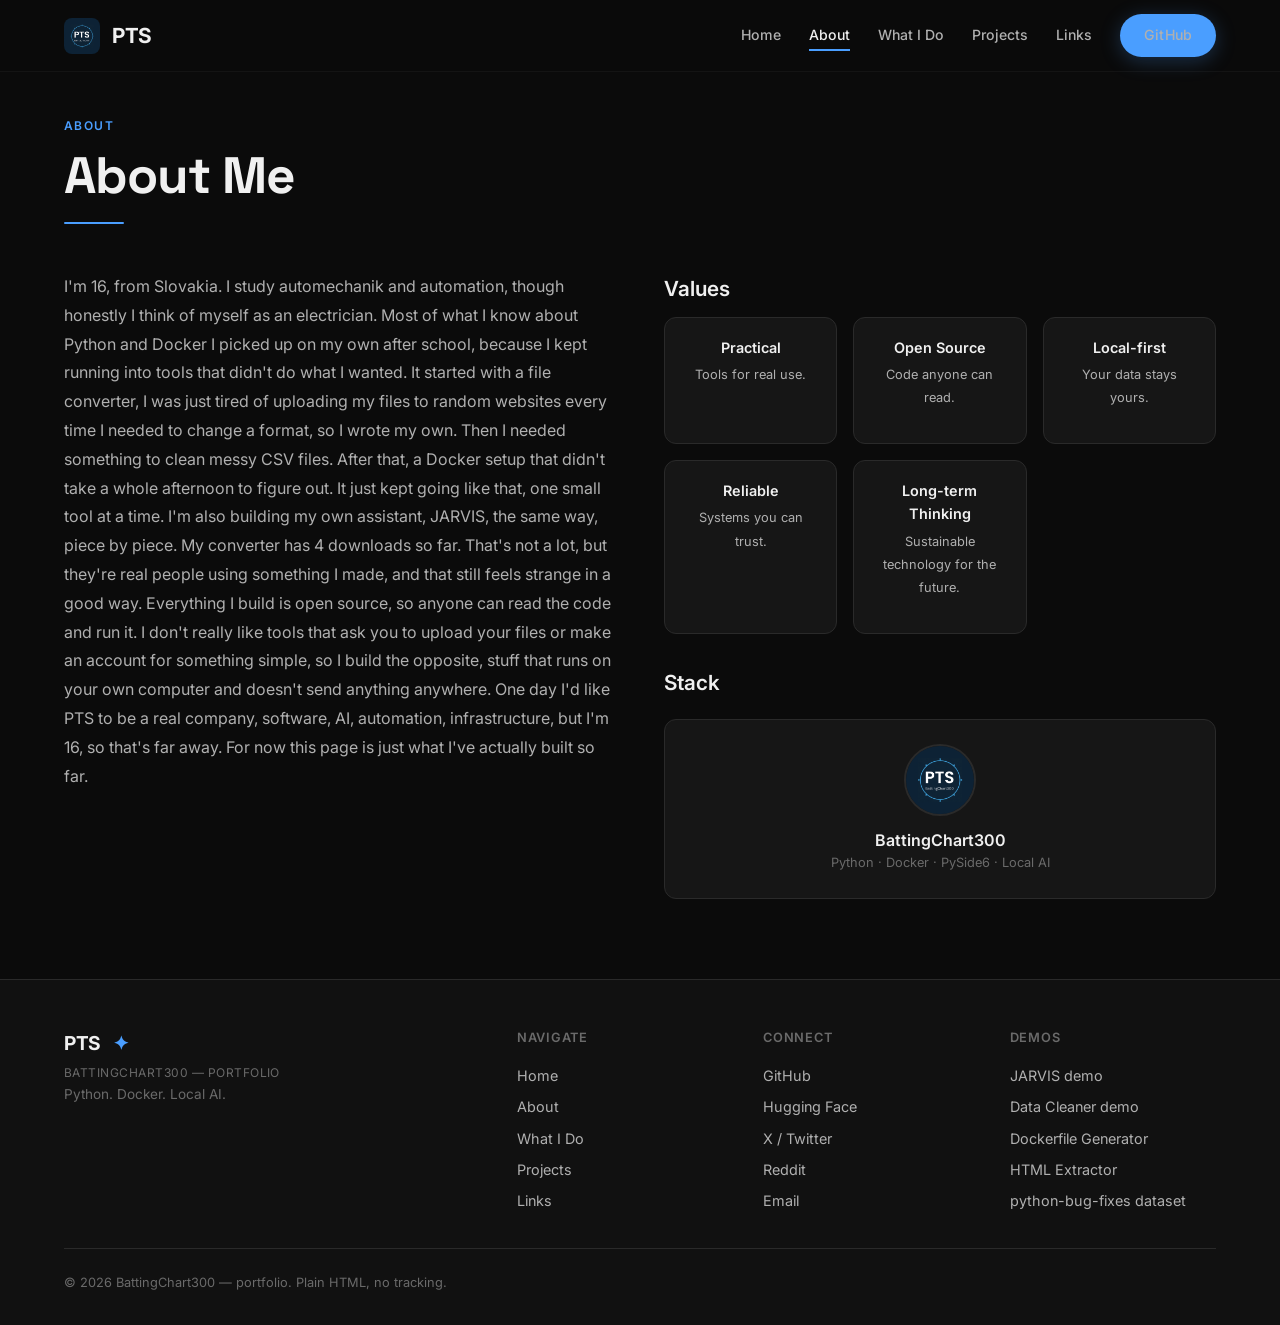
==== commit 2f837bad: "About: remove school and city, Slovakia only" ====
--- a/about.html
+++ b/about.html
@@ -55,7 +55,7 @@
             <div class="about-grid">
                 <div class="content reveal">
                     <p>
-                        I'm 16, I live in Trenčín, and I go to SOŠ pod Sokolice, a vocational high school, where I study automechanik and automation, though honestly I think of myself as an electrician. Most of what I know about Python and Docker I picked up on my own after school, because I kept running into tools that didn't do what I wanted. It started with a file converter, I was just tired of uploading my files to random websites every time I needed to change a format, so I wrote my own. Then I needed something to clean messy CSV files. After that, a Docker setup that didn't take a whole afternoon to figure out. It just kept going like that, one small tool at a time. I'm also building my own assistant, JARVIS, the same way, piece by piece. My converter has 4 downloads so far. That's not a lot, but they're real people using something I made, and that still feels strange in a good way. Everything I build is open source, so anyone can read the code and run it. I don't really like tools that ask you to upload your files or make an account for something simple, so I build the opposite, stuff that runs on your own computer and doesn't send anything anywhere. One day I'd like PTS to be a real company, software, AI, automation, infrastructure, but I'm 16, so that's far away. For now this page is just what I've actually built so far.
+                        I'm 16, from Slovakia. I study automechanik and automation, though honestly I think of myself as an electrician. Most of what I know about Python and Docker I picked up on my own after school, because I kept running into tools that didn't do what I wanted. It started with a file converter, I was just tired of uploading my files to random websites every time I needed to change a format, so I wrote my own. Then I needed something to clean messy CSV files. After that, a Docker setup that didn't take a whole afternoon to figure out. It just kept going like that, one small tool at a time. I'm also building my own assistant, JARVIS, the same way, piece by piece. My converter has 4 downloads so far. That's not a lot, but they're real people using something I made, and that still feels strange in a good way. Everything I build is open source, so anyone can read the code and run it. I don't really like tools that ask you to upload your files or make an account for something simple, so I build the opposite, stuff that runs on your own computer and doesn't send anything anywhere. One day I'd like PTS to be a real company, software, AI, automation, infrastructure, but I'm 16, so that's far away. For now this page is just what I've actually built so far.
                     </p>
                 </div>
 
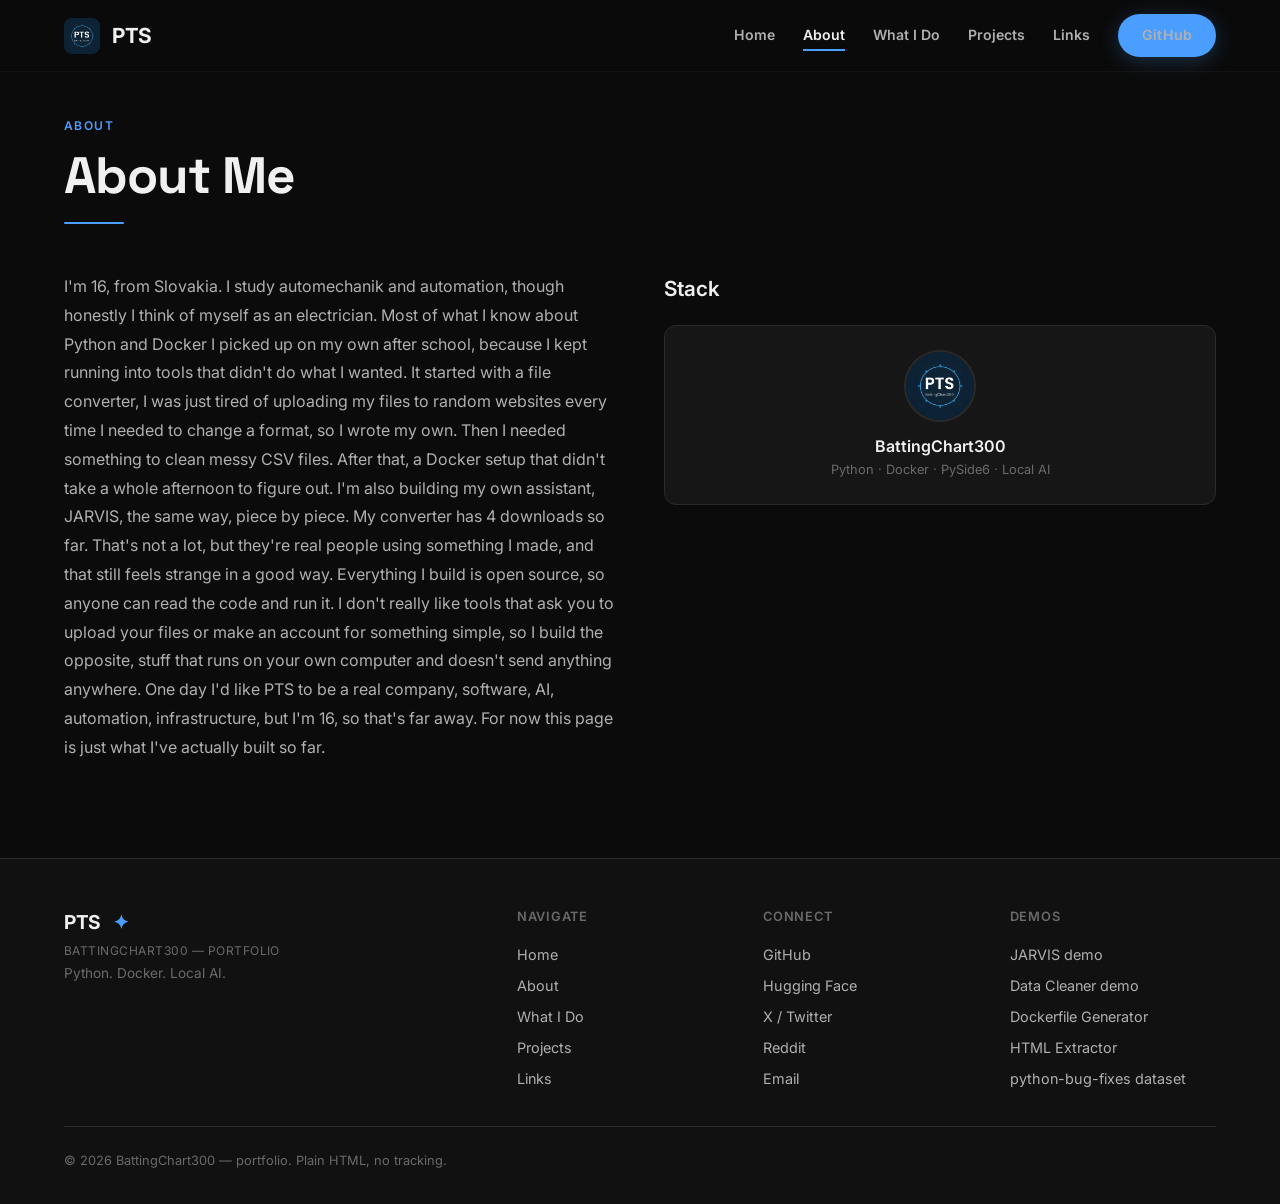
==== commit 41c4cfbe: "Web: contact card, pave016 fixes, PCB skill featured first, About trim + Values removed, logos, hero" ====
--- a/about.html
+++ b/about.html
@@ -55,36 +55,12 @@
             <div class="about-grid">
                 <div class="content reveal">
                     <p>
-                        I'm 16, from Slovakia. I study automechanik and automation, though honestly I think of myself as an electrician. Most of what I know about Python and Docker I picked up on my own after school, because I kept running into tools that didn't do what I wanted. It started with a file converter, I was just tired of uploading my files to random websites every time I needed to change a format, so I wrote my own. Then I needed something to clean messy CSV files. After that, a Docker setup that didn't take a whole afternoon to figure out. It just kept going like that, one small tool at a time. I'm also building my own assistant, JARVIS, the same way, piece by piece. My converter has 4 downloads so far. That's not a lot, but they're real people using something I made, and that still feels strange in a good way. Everything I build is open source, so anyone can read the code and run it. I don't really like tools that ask you to upload your files or make an account for something simple, so I build the opposite, stuff that runs on your own computer and doesn't send anything anywhere. One day I'd like PTS to be a real company, software, AI, automation, infrastructure, but I'm 16, so that's far away. For now this page is just what I've actually built so far.
+                        I'm 16, from Slovakia. I study automechanik and automation, though honestly I think of myself as an electrician. Most of what I know about Python and Docker I picked up on my own after school, because I kept running into tools that didn't do what I wanted. It started with a file converter, I was just tired of uploading my files to random websites every time I needed to change a format, so I wrote my own. Then I needed something to clean messy CSV files. After that, a Docker setup that didn't take a whole afternoon to figure out. I'm also building my own assistant, JARVIS, the same way, piece by piece. My converter has 4 downloads so far. That's not a lot, but they're real people using something I made, and that still feels strange in a good way. Everything I build is open source, so anyone can read the code and run it. I don't really like tools that ask you to upload your files or make an account for something simple, so I build the opposite, stuff that runs on your own computer and doesn't send anything anywhere. One day I'd like PTS to be a real company, software, AI, automation, infrastructure, but I'm 16, so that's far away. For now this page is just what I've actually built so far.
                     </p>
                 </div>
 
                 <div class="content reveal reveal-delay-1">
-                    <h3 style="font-size:1.3rem; font-weight:600; margin-bottom:12px;">Values</h3>
-                    <div class="about-values-grid">
-                        <div class="about-value">
-                            <h5>Practical</h5>
-                            <p>Tools for real use.</p>
-                        </div>
-                        <div class="about-value">
-                            <h5>Open Source</h5>
-                            <p>Code anyone can read.</p>
-                        </div>
-                        <div class="about-value">
-                            <h5>Local-first</h5>
-                            <p>Your data stays yours.</p>
-                        </div>
-                        <div class="about-value">
-                            <h5>Reliable</h5>
-                            <p>Systems you can trust.</p>
-                        </div>
-                        <div class="about-value" style="grid-column: span 1;">
-                            <h5>Long-term Thinking</h5>
-                            <p>Sustainable technology for the future.</p>
-                        </div>
-                    </div>
-
-                    <h3 style="font-size:1.3rem; font-weight:600; margin:32px 0 12px;">Stack</h3>
+                    <h3 style="font-size:1.3rem; font-weight:600; margin-bottom:12px;">Stack</h3>
                     <div class="team-placeholder">
                         <div class="team-card">
                             <img src="pts-profile-1000.png" alt="BattingChart300" class="avatar-img" />
--- a/style.css
+++ b/style.css
@@ -245,7 +245,7 @@
 }
 .nav a {
     font-size: 0.88rem;
-    font-weight: 500;
+    font-weight: 600;
     color: var(--text-secondary);
     transition: color var(--transition);
     position: relative;
@@ -492,6 +492,12 @@
     margin-bottom: 16px;
     display: block;
 }
+.service-card .service-logo {
+    width: 40px;
+    height: 40px;
+    margin-bottom: 16px;
+    display: block;
+}
 .service-card h3 {
     font-size: 1.1rem;
     font-weight: 600;
@@ -654,30 +660,6 @@
     line-height: 1.8;
     margin-bottom: 16px;
 }
-
-.about-values-grid {
-    display: grid;
-    grid-template-columns: repeat(auto-fit, minmax(140px, 1fr));
-    gap: 16px;
-    margin-top: 12px;
-}
-.about-value {
-    background: var(--bg-card);
-    border-radius: var(--radius);
-    padding: 18px 20px;
-    border: 1px solid var(--border-subtle);
-    text-align: center;
-}
-.about-value h5 {
-    font-size: 0.9rem;
-    font-weight: 600;
-}
-.about-value p {
-    font-size: 0.8rem;
-    color: var(--text-secondary);
-    margin-top: 4px;
-}
-
 .team-placeholder {
     display: grid;
     grid-template-columns: repeat(auto-fit, minmax(200px, 1fr));
@@ -993,9 +975,6 @@
     .service-detail-grid {
         grid-template-columns: 1fr;
     }
-    .about-values-grid {
-        grid-template-columns: 1fr 1fr;
-    }
     .team-placeholder {
         grid-template-columns: 1fr;
     }
@@ -1008,8 +987,8 @@
     flex-shrink: 0;
 }
 .hero-logo {
-    width: 56px;
-    height: 56px;
+    width: 80px;
+    height: 80px;
     border-radius: 50%;
 }
 .team-card .avatar-img {
@@ -1111,12 +1090,6 @@
 .stats-table tbody tr:last-child td {
     border-bottom: none;
 }
-.stats-table tbody tr {
-    transition: background var(--transition);
-}
-.stats-table tbody tr:hover {
-    background: var(--bg-card-hover);
-}
 .stats-table td a {
     font-weight: 600;
 }
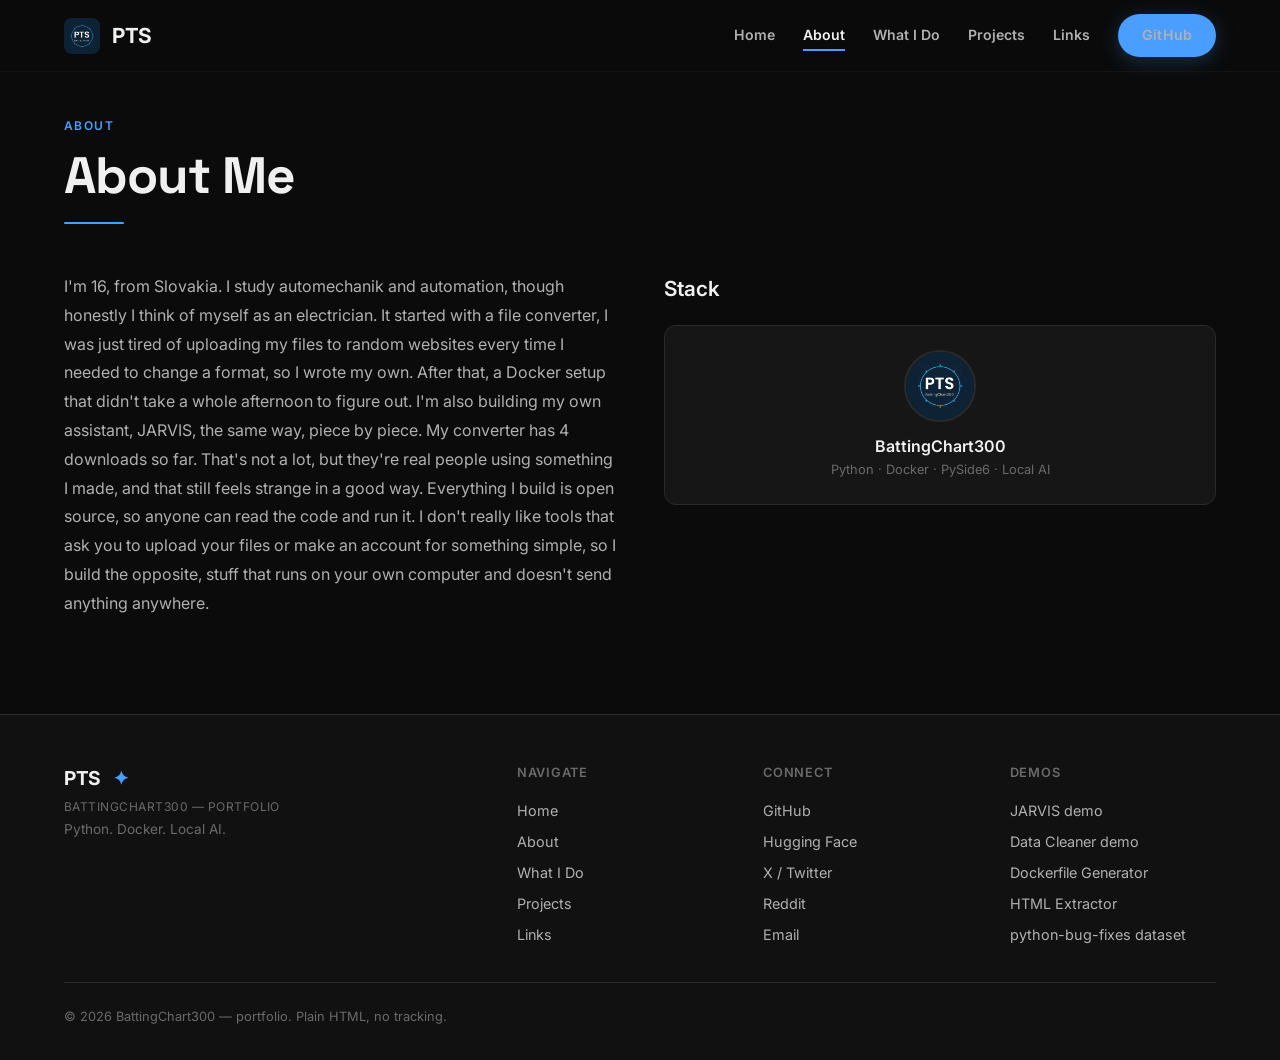
==== commit 954cc8fd: "Web round 1 texts (Home, What I Do, Projects) + About shortened to 154 words + badge v1.2.1" ====
--- a/about.html
+++ b/about.html
@@ -55,7 +55,7 @@
             <div class="about-grid">
                 <div class="content reveal">
                     <p>
-                        I'm 16, from Slovakia. I study automechanik and automation, though honestly I think of myself as an electrician. Most of what I know about Python and Docker I picked up on my own after school, because I kept running into tools that didn't do what I wanted. It started with a file converter, I was just tired of uploading my files to random websites every time I needed to change a format, so I wrote my own. Then I needed something to clean messy CSV files. After that, a Docker setup that didn't take a whole afternoon to figure out. I'm also building my own assistant, JARVIS, the same way, piece by piece. My converter has 4 downloads so far. That's not a lot, but they're real people using something I made, and that still feels strange in a good way. Everything I build is open source, so anyone can read the code and run it. I don't really like tools that ask you to upload your files or make an account for something simple, so I build the opposite, stuff that runs on your own computer and doesn't send anything anywhere. One day I'd like PTS to be a real company, software, AI, automation, infrastructure, but I'm 16, so that's far away. For now this page is just what I've actually built so far.
+                        I'm 16, from Slovakia. I study automechanik and automation, though honestly I think of myself as an electrician. It started with a file converter, I was just tired of uploading my files to random websites every time I needed to change a format, so I wrote my own. After that, a Docker setup that didn't take a whole afternoon to figure out. I'm also building my own assistant, JARVIS, the same way, piece by piece. My converter has 4 downloads so far. That's not a lot, but they're real people using something I made, and that still feels strange in a good way. Everything I build is open source, so anyone can read the code and run it. I don't really like tools that ask you to upload your files or make an account for something simple, so I build the opposite, stuff that runs on your own computer and doesn't send anything anywhere.
                     </p>
                 </div>
 
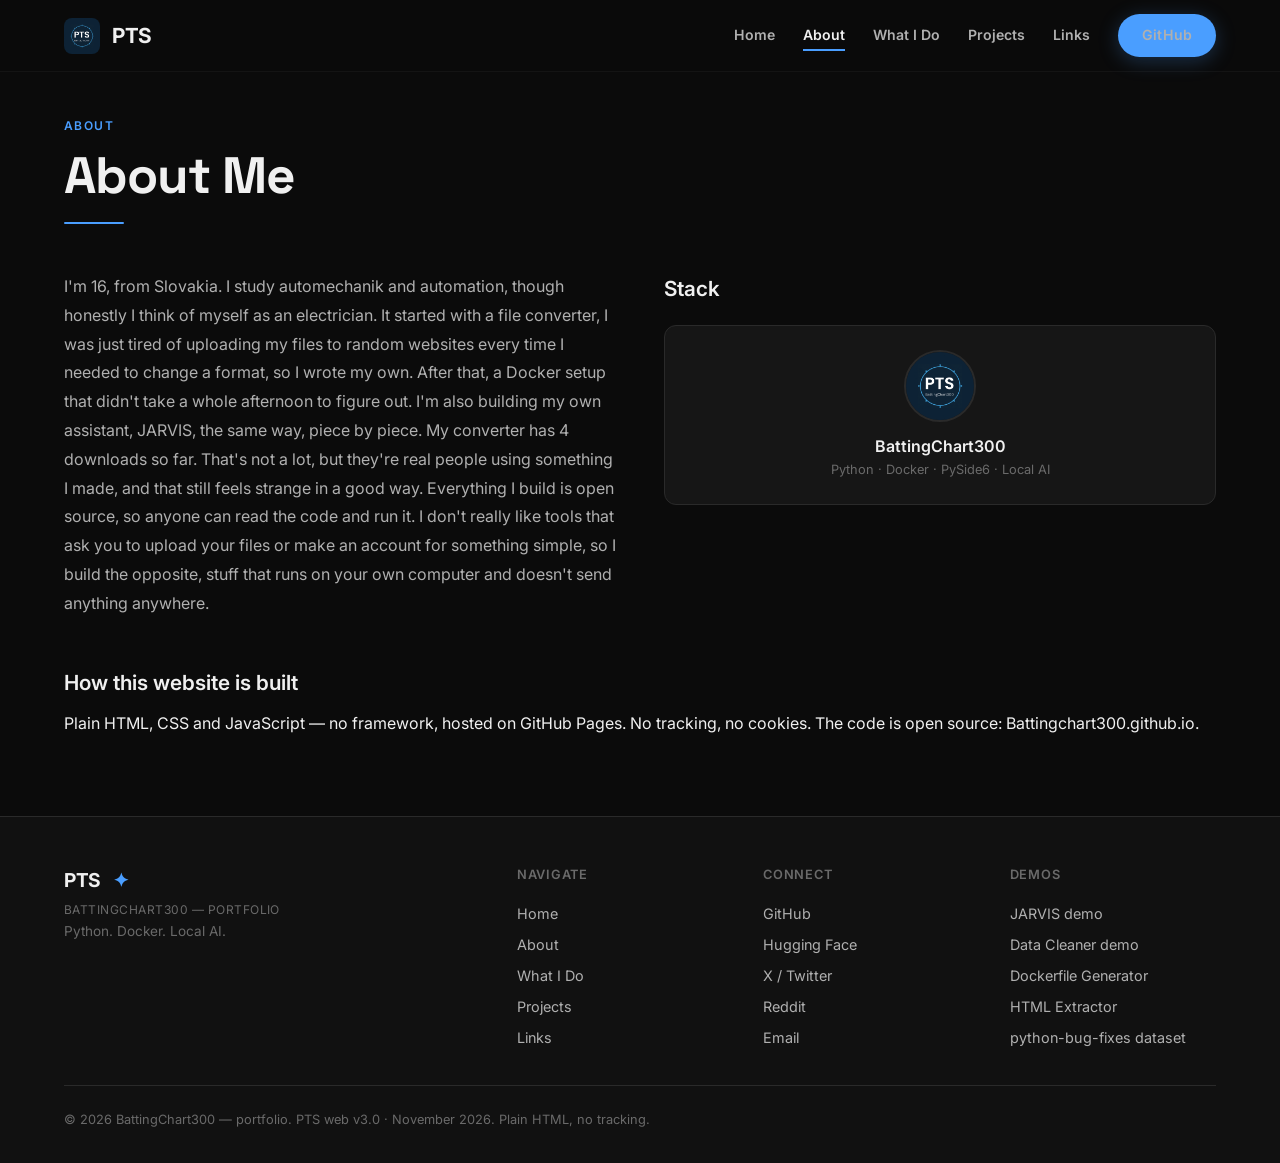
==== commit 48a296df: "Wave 2a: python-automation-scripts card, project dates, how-this-site-is-built section, footer PTS w" ====
--- a/about.html
+++ b/about.html
@@ -70,6 +70,12 @@
                     </div>
                 </div>
             </div>
+            <div class="content reveal" style="margin-top: 32px;">
+                <h3 style="font-size:1.3rem; font-weight:600; margin-bottom:12px;">How this website is built</h3>
+                <p>
+                    Plain HTML, CSS and JavaScript — no framework, hosted on GitHub Pages. No tracking, no cookies. The code is open source: <a href="https://github.com/Battingchart300/Battingchart300.github.io" target="_blank" rel="noopener noreferrer">Battingchart300.github.io</a>.
+                </p>
+            </div>
         </div>
     </section>
 
@@ -108,7 +114,7 @@
                 </div>
             </div>
             <div class="footer-bottom">
-                <span>&copy; 2026 BattingChart300 — portfolio. Plain HTML, no tracking.</span>
+                <span>&copy; 2026 BattingChart300 — portfolio. PTS web v3.0 · November 2026. Plain HTML, no tracking.</span>
             </div>
         </div>
     </footer>
--- a/style.css
+++ b/style.css
@@ -1148,3 +1148,8 @@
     color: var(--text-muted);
     margin-bottom: 12px;
 }
+.project-date {
+    font-size: 0.82rem;
+    color: var(--text-muted);
+    margin-bottom: 12px;
+}
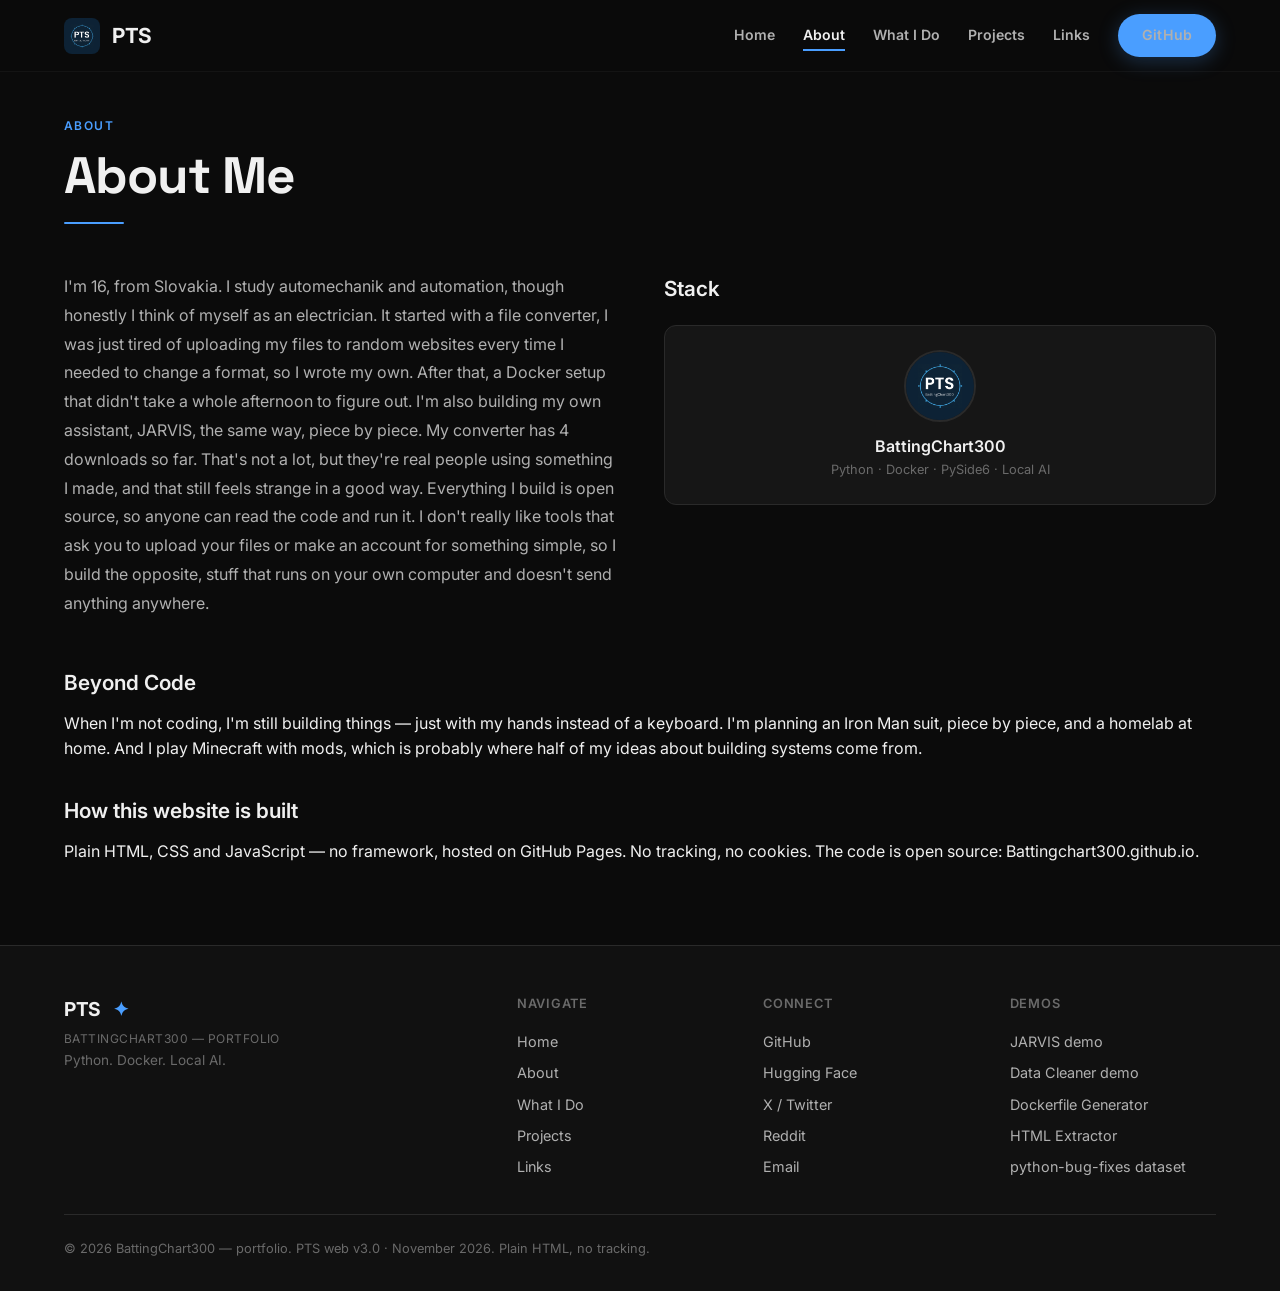
==== commit ab8d9634: "Web: vlna 1 push 3 + vlna 2b (#2 Co prave robim, #5 Co je nove, #13 Mimo kodu, #20 rozcestnik tem)" ====
--- a/about.html
+++ b/about.html
@@ -71,6 +71,12 @@
                 </div>
             </div>
             <div class="content reveal" style="margin-top: 32px;">
+                <h3 style="font-size:1.3rem; font-weight:600; margin-bottom:12px;">Beyond Code</h3>
+                <p>
+                    When I'm not coding, I'm still building things — just with my hands instead of a keyboard. I'm planning an Iron Man suit, piece by piece, and a homelab at home. And I play Minecraft with mods, which is probably where half of my ideas about building systems come from.
+                </p>
+            </div>
+            <div class="content reveal" style="margin-top: 32px;">
                 <h3 style="font-size:1.3rem; font-weight:600; margin-bottom:12px;">How this website is built</h3>
                 <p>
                     Plain HTML, CSS and JavaScript — no framework, hosted on GitHub Pages. No tracking, no cookies. The code is open source: <a href="https://github.com/Battingchart300/Battingchart300.github.io" target="_blank" rel="noopener noreferrer">Battingchart300.github.io</a>.
--- a/style.css
+++ b/style.css
@@ -1153,3 +1153,78 @@
     color: var(--text-muted);
     margin-bottom: 12px;
 }
+
+/* ───────────── NOW BOX (Home, #2) ───────────── */
+.now-box {
+    background: var(--bg-card);
+    border: 1px solid var(--border-subtle);
+    border-radius: var(--radius);
+    padding: 28px 32px;
+    display: grid;
+    gap: 18px;
+}
+.now-row {
+    display: grid;
+    grid-template-columns: 120px 1fr;
+    gap: 8px 20px;
+}
+.now-label {
+    font-size: 0.8rem;
+    font-weight: 700;
+    letter-spacing: 0.06em;
+    text-transform: uppercase;
+    color: var(--accent);
+    padding-top: 3px;
+}
+.now-row p {
+    color: var(--text-secondary);
+    line-height: 1.6;
+    margin: 0;
+}
+@media (max-width: 600px) {
+    .now-row {
+        grid-template-columns: 1fr;
+    }
+}
+
+/* ───────────── WHAT'S NEW (Home, #5) ───────────── */
+.news-list {
+    list-style: none;
+    padding: 0;
+    margin: 0;
+    display: grid;
+    gap: 14px;
+}
+.news-list li {
+    display: flex;
+    flex-wrap: wrap;
+    gap: 4px 16px;
+    align-items: baseline;
+}
+.news-date {
+    font-family: var(--font-mono);
+    font-size: 0.85rem;
+    color: var(--accent);
+    white-space: nowrap;
+}
+.news-list p {
+    color: var(--text-secondary);
+    line-height: 1.6;
+    margin: 0;
+}
+
+/* ───────────── TOPIC CROSSROADS (What I Do, #20) ───────────── */
+.topics-crossroads {
+    margin-top: 40px;
+}
+.topics-crossroads .section-label {
+    display: block;
+    margin-bottom: 16px;
+}
+.topics-tags a.tech-tag {
+    text-decoration: none;
+    transition: background var(--transition);
+}
+.topics-tags a.tech-tag:hover {
+    background: rgba(74, 158, 255, 0.2);
+}
